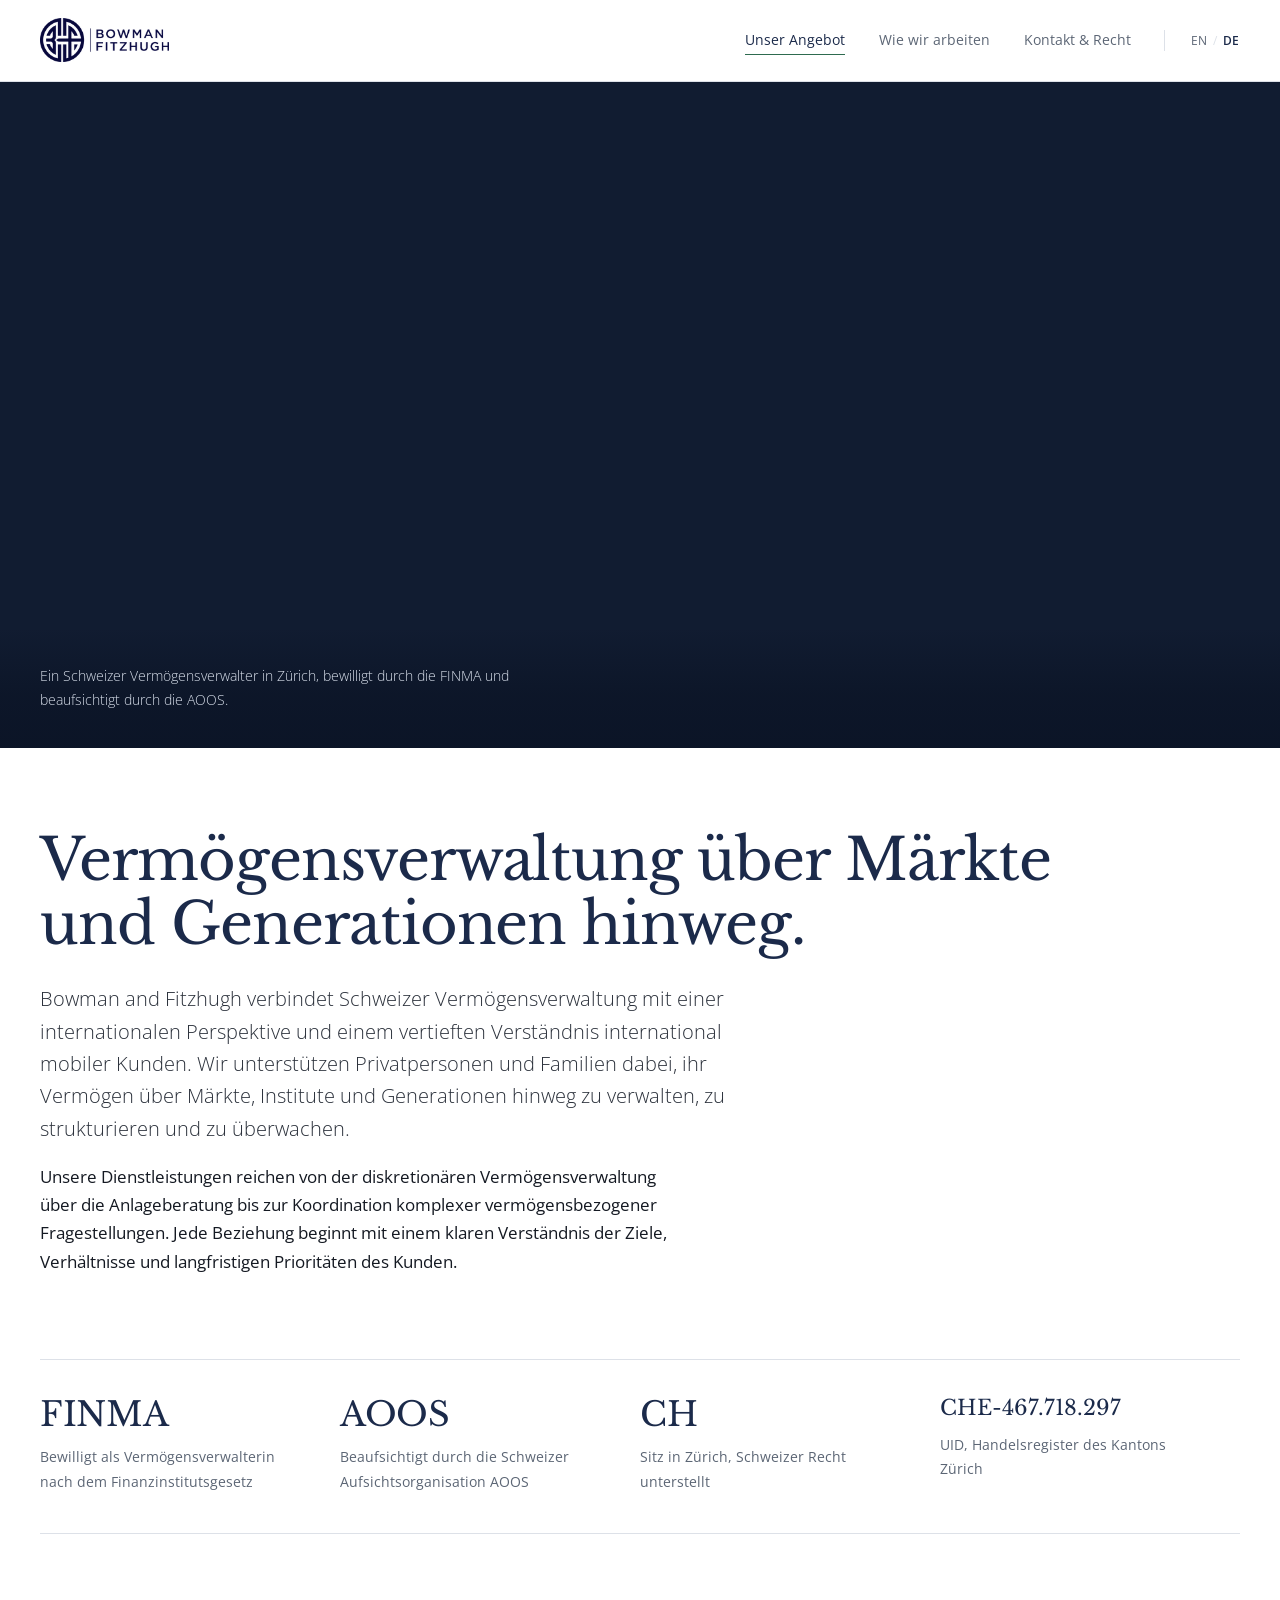
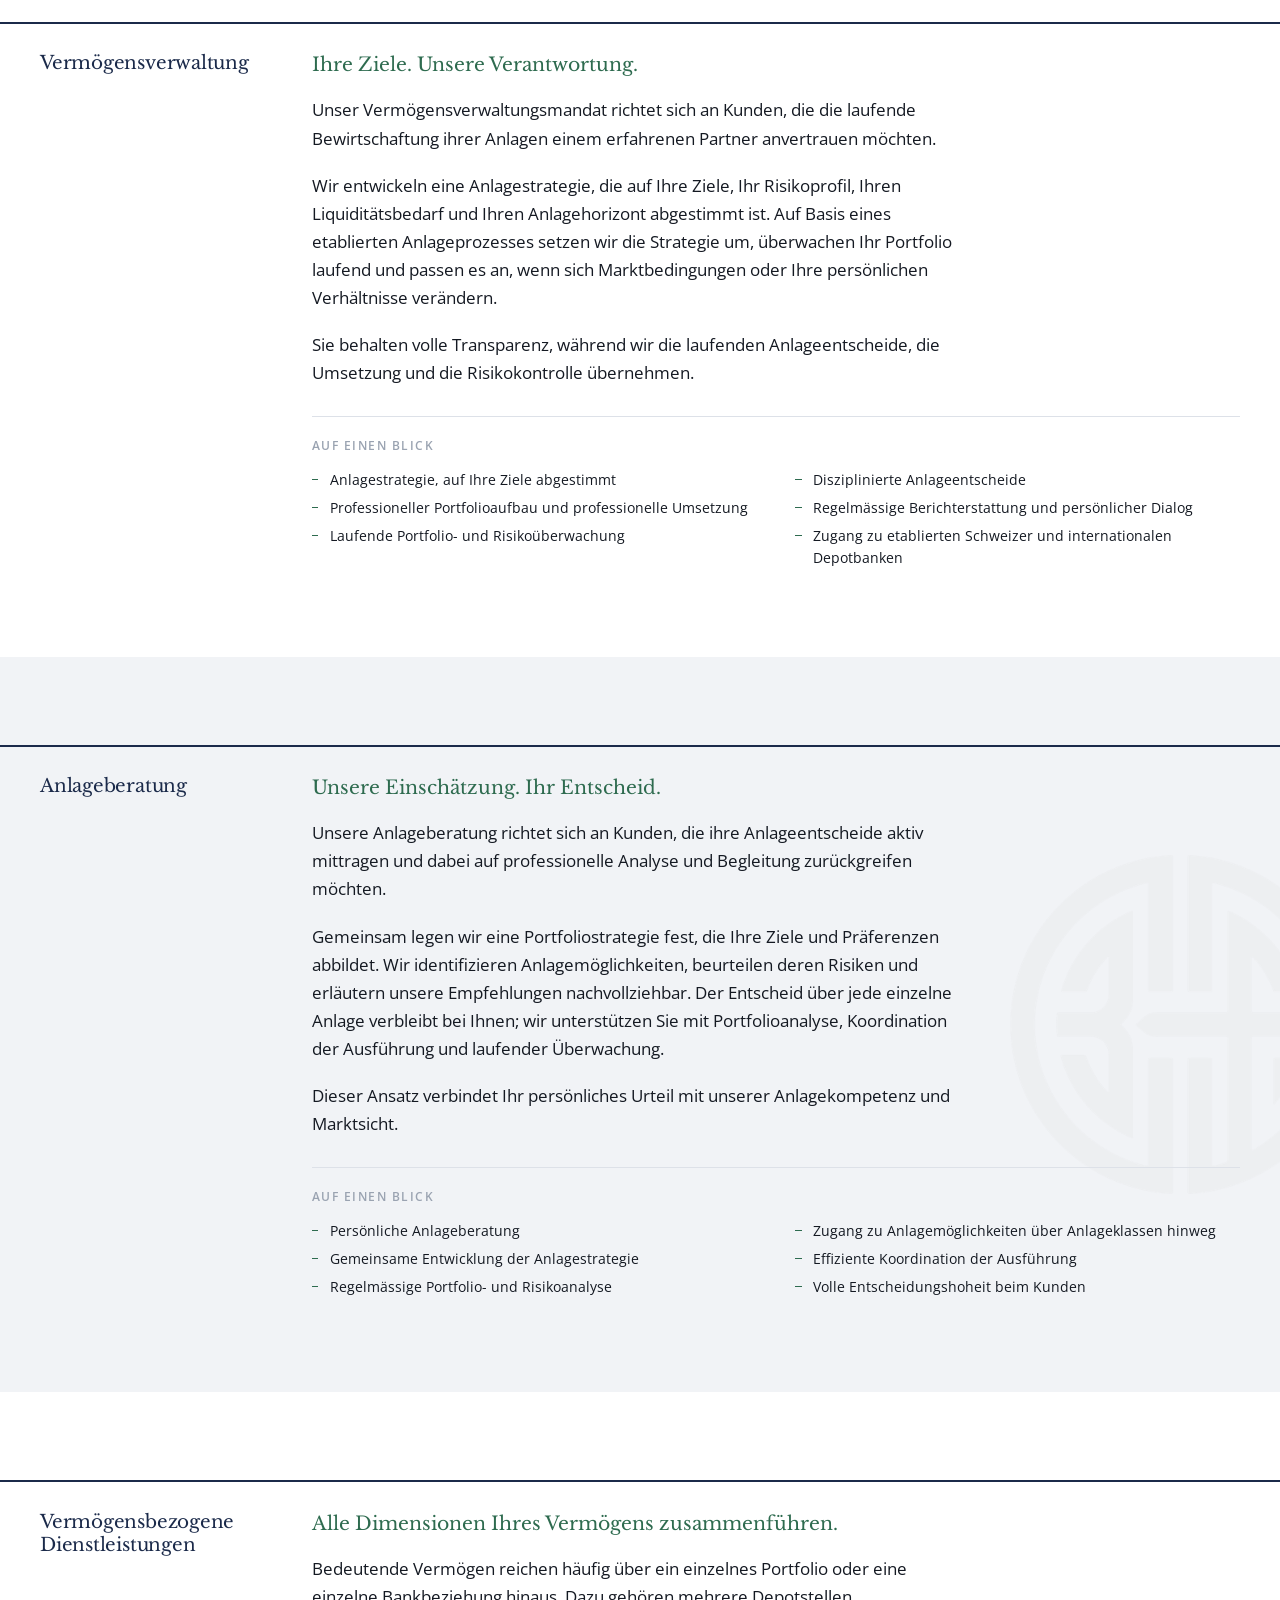
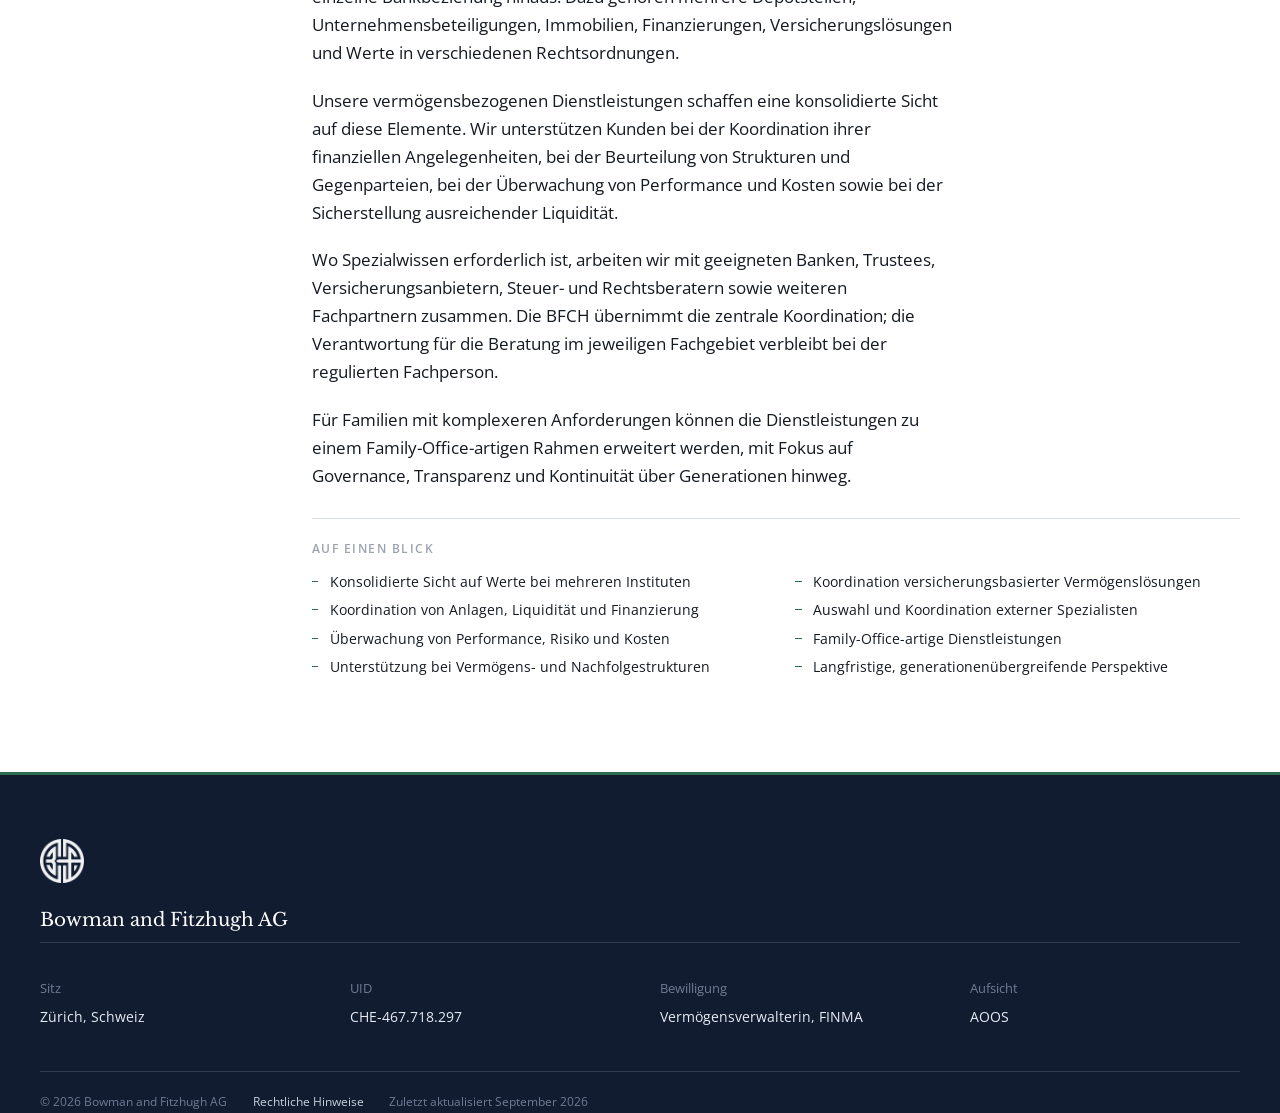
==== de/index.html @ 25d2392d "Add files via upload" ====
<!DOCTYPE html>
<html lang="de-CH">
<head>
<meta charset="utf-8">
<meta name="viewport" content="width=device-width, initial-scale=1">
<title>Bowman and Fitzhugh AG — Vermögensverwaltung, Zürich</title>
<meta name="description" content="Schweizer Vermögensverwalterin in Zürich, bewilligt durch die FINMA nach dem Finanzinstitutsgesetz und beaufsichtigt durch die AOOS.">
<link rel="canonical" href="https://ch.bfcapital.com/de/">
<link rel="alternate" hreflang="en" href="https://ch.bfcapital.com/en/">
<link rel="alternate" hreflang="de-CH" href="https://ch.bfcapital.com/de/">
<link rel="alternate" hreflang="x-default" href="https://ch.bfcapital.com/en/">
<link rel="icon" type="image/png" href="/img/favicon.png">
<meta property="og:type" content="website">
<meta property="og:site_name" content="Bowman and Fitzhugh AG">
<meta property="og:title" content="Bowman and Fitzhugh AG — Vermögensverwaltung, Zürich">
<meta property="og:description" content="Schweizer Vermögensverwalterin in Zürich, bewilligt durch die FINMA nach dem Finanzinstitutsgesetz und beaufsichtigt durch die AOOS.">
<meta property="og:url" content="https://ch.bfcapital.com/de/">
<meta property="og:image" content="https://ch.bfcapital.com/img/og-image.jpg">
<meta property="og:image:width" content="1200">
<meta property="og:image:height" content="630">
<meta property="og:locale" content="de_CH">
<meta property="og:locale:alternate" content="en_GB">
<meta name="twitter:card" content="summary_large_image">
<link rel="preload" href="/fonts/open-sans-latin-400-normal.woff2" as="font" type="font/woff2" crossorigin>
<link rel="preload" href="/fonts/libre-baskerville-latin-400-normal.woff2" as="font" type="font/woff2" crossorigin>
<link rel="stylesheet" href="/css/site.css">
<script type="application/ld+json">
{
  "@context": "https://schema.org",
  "@type": "FinancialService",
  "name": "Bowman and Fitzhugh AG",
  "legalName": "Bowman and Fitzhugh AG",
  "url": "https://ch.bfcapital.com/",
  "logo": "https://ch.bfcapital.com/img/lockup-blue.png",
  "image": "https://ch.bfcapital.com/img/og-image.jpg",
  "email": "contact@ch.bfcapital.com",
  "foundingDate": "2024-12-10",
  "address": {
    "@type": "PostalAddress",
    "streetAddress": "Dufourstrasse 49",
    "postalCode": "8008",
    "addressLocality": "Z\u00fcrich",
    "addressRegion": "ZH",
    "addressCountry": "CH"
  },
  "identifier": [
    { "@type": "PropertyValue", "propertyID": "UID", "value": "CHE-467.718.297" }
  ],
  "sameAs": [
    "https://www.zefix.ch/en/search/entity/list/firm/1669692",
    "https://www.linkedin.com/company/bowman-fitzhugh/",
    "https://bfcapital.com/"
  ],
  "areaServed": { "@type": "Country", "name": "Switzerland" },
  "availableLanguage": ["en", "de"],
  "additionalProperty": [
    { "@type": "PropertyValue", "name": "Regulator", "value": "FINMA" },
    { "@type": "PropertyValue", "name": "Authorisation", "value": "Portfolio manager under the Financial Institutions Act (FinIA)" },
    { "@type": "PropertyValue", "name": "Supervisory organisation", "value": "AOOS" },
    { "@type": "PropertyValue", "name": "Ombudsman", "value": "Finanzombudsstelle Schweiz (FINOS), affiliated 23 April 2025" },
    { "@type": "PropertyValue", "name": "Share capital", "value": "CHF 550000" }
  ]
}
</script>
</head>
<body class="de">
<header>
<div class="bar">
<a class="wordmark" href="/de/"><img alt="Bowman and Fitzhugh AG" src="/img/lockup-blue.png"/></a>
<nav>
<a aria-current="page" class="on" data-nav="home" href="/de/"><span data-l="de">Unser Angebot</span></a>
<a data-nav="firm" href="/de/wie-wir-arbeiten/"><span data-l="de">Wie wir arbeiten</span></a>
<a data-nav="contact" href="/de/kontakt-recht/"><span data-l="de">Kontakt &amp; Recht</span></a>
<span class="lang">
<a href="/en/" hreflang="en" lang="en">EN</a><i>/</i><a aria-current="true" class="on" href="/de/" hreflang="de-CH" lang="de-CH">DE</a>
</span>
</nav>
</div>
</header>

<div class="hero">
<picture>
<source media="(max-width:700px)" srcset="/img/bfch-hero-mobile.webp 900w" type="image/webp"/>
<source sizes="100vw" srcset="/img/bfch-hero-800.webp 800w, /img/bfch-hero-1100.webp 1100w" type="image/webp"/>
<img alt="Zurich's old town and the Hong Kong skyline merged into a single waterfront: St. Peter's clock tower, the Fraumunster spire and the Grossmunster twin towers on the left, the Bank of China Tower and the IFC tower on the right." decoding="async" fetchpriority="high" height="876" src="/img/bfch-hero-1100.jpg" width="1795"/>
</picture>
<div class="cap">
<div>

<p data-l="de">Ein Schweizer Vermögensverwalter in Zürich, bewilligt durch die FINMA und beaufsichtigt durch die AOOS.</p>
</div>
</div>
</div>
<main>

<div class="page on" id="p-home">
<div class="wrap mast">

<div data-l="de">
<h1>Vermögensverwaltung über Märkte<br/>und Generationen hinweg.</h1>
<p class="lede">Bowman and Fitzhugh verbindet Schweizer Vermögensverwaltung mit einer internationalen Perspektive und einem vertieften Verständnis international mobiler Kunden. Wir unterstützen Privatpersonen und Familien dabei, ihr Vermögen über Märkte, Institute und Generationen hinweg zu verwalten, zu strukturieren und zu überwachen.</p>
<p>Unsere Dienstleistungen reichen von der diskretionären Vermögensverwaltung über die Anlageberatung bis zur Koordination komplexer vermögensbezogener Fragestellungen. Jede Beziehung beginnt mit einem klaren Verständnis der Ziele, Verhältnisse und langfristigen Prioritäten des Kunden.</p>
</div>
</div>
<div class="wrap">
<div class="tiles">
<div class="tile">
<span class="tok">FINMA</span>

<p data-l="de">Bewilligt als Vermögensverwalterin nach dem Finanzinstitutsgesetz</p>
</div>
<div class="tile">
<span class="tok">AOOS</span>

<p data-l="de">Beaufsichtigt durch die Schweizer Aufsichtsorganisation AOOS</p>
</div>
<div class="tile">
<span class="tok">CH</span>

<p data-l="de">Sitz in Zürich, Schweizer Recht unterstellt</p>
</div>
<div class="tile">
<span class="tok sm">CHE-467.718.297</span>

<p data-l="de">UID, Handelsregister des Kantons Zürich</p>
</div>
</div>
</div>
<section class="block">
<div class="wrap cols svc">
<div class="side">

<h2 data-l="de">Vermögensverwaltung</h2>
</div>
<div>

<div data-l="de">
<p class="strap">Ihre Ziele. Unsere Verantwortung.</p>
<p>Unser Vermögensverwaltungsmandat richtet sich an Kunden, die die laufende Bewirtschaftung ihrer Anlagen einem erfahrenen Partner anvertrauen möchten.</p>
<p>Wir entwickeln eine Anlagestrategie, die auf Ihre Ziele, Ihr Risikoprofil, Ihren Liquiditätsbedarf und Ihren Anlagehorizont abgestimmt ist. Auf Basis eines etablierten Anlageprozesses setzen wir die Strategie um, überwachen Ihr Portfolio laufend und passen es an, wenn sich Marktbedingungen oder Ihre persönlichen Verhältnisse verändern.</p>
<p>Sie behalten volle Transparenz, während wir die laufenden Anlageentscheide, die Umsetzung und die Risikokontrolle übernehmen.</p>
<div class="glance">
<h4>AUF EINEN BLICK</h4>
<ul>
<li>Anlagestrategie, auf Ihre Ziele abgestimmt</li>
<li>Professioneller Portfolioaufbau und professionelle Umsetzung</li>
<li>Laufende Portfolio- und Risikoüberwachung</li>
<li>Disziplinierte Anlageentscheide</li>
<li>Regelmässige Berichterstattung und persönlicher Dialog</li>
<li>Zugang zu etablierten Schweizer und internationalen Depotbanken</li>
</ul>
</div>
</div>
</div>
</div>
</section>
<section class="block wash mark">
<div class="wrap cols svc">
<div class="side">

<h2 data-l="de">Anlageberatung</h2>
</div>
<div>

<div data-l="de">
<p class="strap">Unsere Einschätzung. Ihr Entscheid.</p>
<p>Unsere Anlageberatung richtet sich an Kunden, die ihre Anlageentscheide aktiv mittragen und dabei auf professionelle Analyse und Begleitung zurückgreifen möchten.</p>
<p>Gemeinsam legen wir eine Portfoliostrategie fest, die Ihre Ziele und Präferenzen abbildet. Wir identifizieren Anlagemöglichkeiten, beurteilen deren Risiken und erläutern unsere Empfehlungen nachvollziehbar. Der Entscheid über jede einzelne Anlage verbleibt bei Ihnen; wir unterstützen Sie mit Portfolioanalyse, Koordination der Ausführung und laufender Überwachung.</p>
<p>Dieser Ansatz verbindet Ihr persönliches Urteil mit unserer Anlagekompetenz und Marktsicht.</p>
<div class="glance">
<h4>AUF EINEN BLICK</h4>
<ul>
<li>Persönliche Anlageberatung</li>
<li>Gemeinsame Entwicklung der Anlagestrategie</li>
<li>Regelmässige Portfolio- und Risikoanalyse</li>
<li>Zugang zu Anlagemöglichkeiten über Anlageklassen hinweg</li>
<li>Effiziente Koordination der Ausführung</li>
<li>Volle Entscheidungshoheit beim Kunden</li>
</ul>
</div>
</div>
</div>
</div>
</section>
<section class="block">
<div class="wrap cols svc">
<div class="side">

<h2 data-l="de">Vermögensbezogene Dienstleistungen</h2>
</div>
<div>

<div data-l="de">
<p class="strap">Alle Dimensionen Ihres Vermögens zusammenführen.</p>
<p>Bedeutende Vermögen reichen häufig über ein einzelnes Portfolio oder eine einzelne Bankbeziehung hinaus. Dazu gehören mehrere Depotstellen, Unternehmensbeteiligungen, Immobilien, Finanzierungen, Versicherungslösungen und Werte in verschiedenen Rechtsordnungen.</p>
<p>Unsere vermögensbezogenen Dienstleistungen schaffen eine konsolidierte Sicht auf diese Elemente. Wir unterstützen Kunden bei der Koordination ihrer finanziellen Angelegenheiten, bei der Beurteilung von Strukturen und Gegenparteien, bei der Überwachung von Performance und Kosten sowie bei der Sicherstellung ausreichender Liquidität.</p>
<p>Wo Spezialwissen erforderlich ist, arbeiten wir mit geeigneten Banken, Trustees, Versicherungsanbietern, Steuer- und Rechtsberatern sowie weiteren Fachpartnern zusammen. Die BFCH übernimmt die zentrale Koordination; die Verantwortung für die Beratung im jeweiligen Fachgebiet verbleibt bei der regulierten Fachperson.</p>
<p>Für Familien mit komplexeren Anforderungen können die Dienstleistungen zu einem Family-Office-artigen Rahmen erweitert werden, mit Fokus auf Governance, Transparenz und Kontinuität über Generationen hinweg.</p>
<div class="glance">
<h4>AUF EINEN BLICK</h4>
<ul>
<li>Konsolidierte Sicht auf Werte bei mehreren Instituten</li>
<li>Koordination von Anlagen, Liquidität und Finanzierung</li>
<li>Überwachung von Performance, Risiko und Kosten</li>
<li>Unterstützung bei Vermögens- und Nachfolgestrukturen</li>
<li>Koordination versicherungsbasierter Vermögenslösungen</li>
<li>Auswahl und Koordination externer Spezialisten</li>
<li>Family-Office-artige Dienstleistungen</li>
<li>Langfristige, generationenübergreifende Perspektive</li>
</ul>
</div>
</div>
</div>
</div>
</section>
</div>




</main>
<footer>
<div class="fin">
<img alt="" class="fmark" src="/img/mark-white.png"/>
<p class="fname">Bowman and Fitzhugh AG</p>
<div class="fcols">
<div>

<h4 data-l="de">Sitz</h4>

<p class="val" data-l="de">Zürich, Schweiz</p>
</div>
<div>

<h4 data-l="de">UID</h4>
<p class="val">CHE-467.718.297</p>
</div>
<div>

<h4 data-l="de">Bewilligung</h4>

<p class="val" data-l="de">Vermögensverwalterin, FINMA</p>
</div>
<div>

<h4 data-l="de">Aufsicht</h4>
<p class="val">AOOS</p>
</div>
</div>
<div class="fbot">
<span>© 2026 Bowman and Fitzhugh AG</span>
<a href="/de/kontakt-recht/"><span data-l="de">Rechtliche Hinweise</span></a>

<span data-l="de">Zuletzt aktualisiert September 2026</span>
</div>
</div>
</footer>

</body>
</html>
---- css/site.css ----
/* Self-hosted fonts (SIL Open Font License 1.1). No third-party requests. */
@font-face{font-family:"Libre Baskerville";font-style:normal;font-weight:400;font-display:swap;src:url(/fonts/libre-baskerville-latin-ext-400-normal.woff2) format("woff2");unicode-range:U+0100-02BA,U+02BD-02C5,U+02C7-02CC,U+02CE-02D7,U+02DD-02FF,U+0304,U+0308,U+0329,U+1D00-1DBF,U+1E00-1E9F,U+1EF2-1EFF,U+2020,U+20A0-20AB,U+20AD-20C0,U+2113,U+2C60-2C7F,U+A720-A7FF}
@font-face{font-family:"Libre Baskerville";font-style:normal;font-weight:400;font-display:swap;src:url(/fonts/libre-baskerville-latin-400-normal.woff2) format("woff2");unicode-range:U+0000-00FF,U+0131,U+0152-0153,U+02BB-02BC,U+02C6,U+02DA,U+02DC,U+0304,U+0308,U+0329,U+2000-206F,U+20AC,U+2122,U+2191,U+2193,U+2212,U+2215,U+FEFF,U+FFFD}
@font-face{font-family:"Libre Baskerville";font-style:italic;font-weight:400;font-display:swap;src:url(/fonts/libre-baskerville-latin-ext-400-italic.woff2) format("woff2");unicode-range:U+0100-02BA,U+02BD-02C5,U+02C7-02CC,U+02CE-02D7,U+02DD-02FF,U+0304,U+0308,U+0329,U+1D00-1DBF,U+1E00-1E9F,U+1EF2-1EFF,U+2020,U+20A0-20AB,U+20AD-20C0,U+2113,U+2C60-2C7F,U+A720-A7FF}
@font-face{font-family:"Libre Baskerville";font-style:italic;font-weight:400;font-display:swap;src:url(/fonts/libre-baskerville-latin-400-italic.woff2) format("woff2");unicode-range:U+0000-00FF,U+0131,U+0152-0153,U+02BB-02BC,U+02C6,U+02DA,U+02DC,U+0304,U+0308,U+0329,U+2000-206F,U+20AC,U+2122,U+2191,U+2193,U+2212,U+2215,U+FEFF,U+FFFD}
@font-face{font-family:"Open Sans";font-style:normal;font-weight:300;font-display:swap;src:url(/fonts/open-sans-latin-ext-300-normal.woff2) format("woff2");unicode-range:U+0100-02BA,U+02BD-02C5,U+02C7-02CC,U+02CE-02D7,U+02DD-02FF,U+0304,U+0308,U+0329,U+1D00-1DBF,U+1E00-1E9F,U+1EF2-1EFF,U+2020,U+20A0-20AB,U+20AD-20C0,U+2113,U+2C60-2C7F,U+A720-A7FF}
@font-face{font-family:"Open Sans";font-style:normal;font-weight:300;font-display:swap;src:url(/fonts/open-sans-latin-300-normal.woff2) format("woff2");unicode-range:U+0000-00FF,U+0131,U+0152-0153,U+02BB-02BC,U+02C6,U+02DA,U+02DC,U+0304,U+0308,U+0329,U+2000-206F,U+20AC,U+2122,U+2191,U+2193,U+2212,U+2215,U+FEFF,U+FFFD}
@font-face{font-family:"Open Sans";font-style:normal;font-weight:400;font-display:swap;src:url(/fonts/open-sans-latin-ext-400-normal.woff2) format("woff2");unicode-range:U+0100-02BA,U+02BD-02C5,U+02C7-02CC,U+02CE-02D7,U+02DD-02FF,U+0304,U+0308,U+0329,U+1D00-1DBF,U+1E00-1E9F,U+1EF2-1EFF,U+2020,U+20A0-20AB,U+20AD-20C0,U+2113,U+2C60-2C7F,U+A720-A7FF}
@font-face{font-family:"Open Sans";font-style:normal;font-weight:400;font-display:swap;src:url(/fonts/open-sans-latin-400-normal.woff2) format("woff2");unicode-range:U+0000-00FF,U+0131,U+0152-0153,U+02BB-02BC,U+02C6,U+02DA,U+02DC,U+0304,U+0308,U+0329,U+2000-206F,U+20AC,U+2122,U+2191,U+2193,U+2212,U+2215,U+FEFF,U+FFFD}
@font-face{font-family:"Open Sans";font-style:normal;font-weight:600;font-display:swap;src:url(/fonts/open-sans-latin-ext-600-normal.woff2) format("woff2");unicode-range:U+0100-02BA,U+02BD-02C5,U+02C7-02CC,U+02CE-02D7,U+02DD-02FF,U+0304,U+0308,U+0329,U+1D00-1DBF,U+1E00-1E9F,U+1EF2-1EFF,U+2020,U+20A0-20AB,U+20AD-20C0,U+2113,U+2C60-2C7F,U+A720-A7FF}
@font-face{font-family:"Open Sans";font-style:normal;font-weight:600;font-display:swap;src:url(/fonts/open-sans-latin-600-normal.woff2) format("woff2");unicode-range:U+0000-00FF,U+0131,U+0152-0153,U+02BB-02BC,U+02C6,U+02DA,U+02DC,U+0304,U+0308,U+0329,U+2000-206F,U+20AC,U+2122,U+2191,U+2193,U+2212,U+2215,U+FEFF,U+FFFD}

:root{
  --navy:#1B2A4A;
  --navy-deep:#111C31;
  --green:#2E6B4F;
  --paper:#FFFFFF;
  --wash:#F1F3F6;
  --ink:#141922;
  --muted:#5C6675;
  --faint:#9AA3B1;
  --rule:#DDE1E8;
  --measure:40rem;
}
*{box-sizing:border-box}
html{-webkit-text-size-adjust:100%;scroll-behavior:smooth}
body{
  margin:0;background:var(--paper);color:var(--ink);
  font-family:"Open Sans",-apple-system,BlinkMacSystemFont,"Segoe UI",Helvetica,Arial,sans-serif;
  font-size:16.5px;line-height:1.7;font-weight:400;
}
h1,h2,h3,h4{margin:0;color:var(--navy);font-weight:400}
h1,.serif{font-family:"Libre Baskerville",Georgia,serif}




/* ---------- logo ---------- */
.wordmark img,.wm img{display:block;height:44px;width:auto}
.wordmark,.wm{display:inline-block;line-height:1}
.wordmark .sub,.wm .sub{display:block;font-family:"Open Sans",sans-serif;font-size:.58rem;
  letter-spacing:.2em;color:var(--muted);margin-top:.3rem;padding-left:calc(44px + .5rem)}
.fmark{height:44px;width:auto;display:block;margin-bottom:1.3rem;opacity:.95}
.mark{position:relative;overflow:hidden}
.mark > *{position:relative;z-index:1}
.mark::after{content:"";position:absolute;z-index:0;top:50%;right:-70px;width:340px;height:340px;
  transform:translateY(-50%);background:url(/img/mark-watermark.png) no-repeat center/contain;opacity:.16;pointer-events:none}
@media (max-width:900px){.mark::after{display:none}}
@media (max-width:640px){.wordmark img,.wm img{height:34px}
  .wordmark .sub,.wm .sub{padding-left:calc(34px + .4rem);font-size:.54rem}}

/* ---------- header ---------- */
header{position:sticky;top:0;z-index:50;background:var(--paper);border-bottom:1px solid var(--rule)}
.bar{max-width:82rem;margin:0 auto;padding:1.15rem 2.5rem;
  display:flex;align-items:center;justify-content:space-between;gap:2rem;flex-wrap:wrap}
.wordmark{font-family:"Libre Baskerville",Georgia,serif;font-size:1.02rem;color:var(--navy);
  text-decoration:none;letter-spacing:.01em;white-space:nowrap}
.wordmark sup{font-size:.55em;color:var(--green);vertical-align:super;letter-spacing:0}
nav{display:flex;align-items:center;gap:2.1rem;flex-wrap:wrap}
nav a{font-size:.85rem;color:var(--muted);text-decoration:none;padding:.15rem 0;
  border-bottom:1.5px solid transparent}
nav a:hover{color:var(--navy)}
nav a.on{color:var(--navy);border-bottom-color:var(--green)}
.lang{padding-left:1.6rem;border-left:1px solid var(--rule);display:flex;gap:.35rem;align-items:center}
.lang button{background:none;border:0;padding:0;cursor:pointer;font:inherit;font-size:.78rem;
  color:var(--muted);letter-spacing:.04em}
.lang button.on{color:var(--navy);font-weight:600}
.lang i{color:var(--rule);font-style:normal;font-size:.78rem}

/* ---------- layout ---------- */
.page{display:none}
.page.on{display:block}
.wrap{max-width:82rem;margin:0 auto;padding:0 2.5rem}
.narrow{max-width:var(--measure)}
section.block{padding:5.5rem 0}
section.block.tight{padding:3.5rem 0}
.wash{background:var(--wash)}

h1{font-size:clamp(2.15rem,5.2vw,3.6rem);line-height:1.12;letter-spacing:-.018em}
h2{font-size:clamp(1.5rem,2.6vw,2.05rem);line-height:1.24;letter-spacing:-.012em;
  font-family:"Libre Baskerville",Georgia,serif;margin-bottom:1.2rem}
h3{font-size:1.02rem;font-weight:600;font-family:"Open Sans",sans-serif;margin:2.2rem 0 .55rem;color:var(--navy)}
p{margin:0 0 1.2rem;max-width:var(--measure)}
.lede{font-size:clamp(1.08rem,1.6vw,1.28rem);line-height:1.58;color:#2B313B;font-weight:300;max-width:44rem}
.note{font-size:.88rem;color:var(--muted)}
.ph{color:#A9B1BD}

/* ---------- hero ---------- */
.hero{position:relative;background:var(--navy-deep);overflow:hidden}
.hero picture,.hero img{display:block;width:100%;height:auto}
.hero img{max-height:74vh;object-fit:cover;object-position:center bottom}
.hero .cap{
  position:absolute;left:0;right:0;bottom:0;padding:2.2rem 2.5rem;
  background:linear-gradient(to top,rgba(11,20,38,.94) 0%,rgba(11,20,38,.72) 45%,rgba(11,20,38,0) 100%);
}
.hero .cap div{max-width:82rem;margin:0 auto}
.hero .cap p{color:#D7DEEA;font-size:.9rem;margin:0;max-width:34rem;font-weight:300}
.hero .cap .code{color:#7C8CA6;margin-bottom:.5rem}
.hero .cap .code b{color:#6FAE8C}

/* ---------- masthead ---------- */
.mast{padding:5rem 0 4rem}
.mast h1{margin-bottom:1.6rem}

/* ---------- regulatory tiles (sound.capital stat-tile form) ---------- */
.tiles{display:grid;grid-template-columns:repeat(auto-fit,minmax(15rem,1fr));
  border-top:1px solid var(--rule)}
.tile{padding:2.4rem 2rem 2.4rem 0;border-bottom:1px solid var(--rule)}
.tile .tok{font-family:"Libre Baskerville",Georgia,serif;font-size:2.1rem;color:var(--navy);
  line-height:1;display:block;margin-bottom:.85rem;letter-spacing:-.01em;font-variant-numeric:tabular-nums}
.tile .tok.sm{font-size:1.32rem;letter-spacing:0}
.tile p{font-size:.9rem;color:var(--muted);margin:0;max-width:17rem}

/* ---------- quote ---------- */
.quote{border-left:2px solid var(--green);padding-left:2rem;max-width:44rem}
.quote p{font-family:"Libre Baskerville",Georgia,serif;font-size:clamp(1.15rem,2vw,1.5rem);
  line-height:1.5;color:var(--navy);margin:0}

/* ---------- two-col ---------- */
.cols{display:grid;grid-template-columns:14rem 1fr;gap:3rem}
.cols .side{border-top:2px solid var(--navy);padding-top:1rem}
.cols .side .code{margin-bottom:.3rem}
.cols .side h2{font-size:1.15rem;margin:0}

/* ---------- record ---------- */
.record{max-width:var(--measure);border-top:2px solid var(--navy);margin-top:1.5rem}
.record .row{display:grid;grid-template-columns:12rem 1fr;gap:1.5rem;
  padding:.72rem 0;border-bottom:1px solid var(--rule)}
.record dt{font-size:.85rem;color:var(--muted)}
.record dd{margin:0;font-size:.94rem;font-variant-numeric:tabular-nums}
.record dd a{color:var(--navy);text-decoration:none;border-bottom:1px solid var(--green)}
.record dd a:hover{color:var(--green)}

/* ---------- lists ---------- */
ul.plain{max-width:var(--measure);margin:0 0 1.3rem;padding:0;list-style:none}
ul.plain li{position:relative;padding-left:1.2rem;margin-bottom:.55rem}
ul.plain li::before{content:"";position:absolute;left:0;top:.78em;width:.45rem;height:1px;background:var(--green)}

.excl{max-width:var(--measure);padding:1.6rem 1.8rem;background:#fff;border:1px solid var(--rule);border-left:2px solid var(--navy)}
.excl h3{margin-top:0}
.excl p:last-child{margin-bottom:0}

/* ---------- service blocks ---------- */
.svc{border-top:2px solid var(--navy);padding-top:1.8rem;margin-top:0}
.svc .side{border-top:0;padding-top:0}
.svc + .svc{margin-top:4rem}
.strap{font-family:"Libre Baskerville",Georgia,serif;font-size:1.18rem;color:var(--green);
  line-height:1.4;margin:0 0 1.1rem}
.glance{margin-top:1.8rem;padding-top:1.2rem;border-top:1px solid var(--rule)}
.glance h4{font-size:.72rem;letter-spacing:.13em;color:var(--faint);font-weight:600;
  margin:0 0 .8rem;font-family:"Open Sans",sans-serif}
.glance ul{margin:0;padding:0;list-style:none;columns:2;column-gap:2.4rem}
.glance li{position:relative;padding-left:1.1rem;margin-bottom:.42rem;font-size:.9rem;
  break-inside:avoid;line-height:1.5}
.glance li::before{content:"";position:absolute;left:0;top:.7em;width:.4rem;height:1px;background:var(--green)}
@media (max-width:700px){.glance ul{columns:1}}

/* ---------- principles ---------- */
.prin{display:grid;grid-template-columns:repeat(auto-fit,minmax(17rem,1fr));
  gap:2.4rem 3rem;border-top:1px solid var(--rule);padding-top:2.4rem}
.prin h3{margin:0 0 .5rem;font-size:1.05rem;font-family:"Libre Baskerville",Georgia,serif;font-weight:400}
.prin p{font-size:.92rem;margin:0;max-width:none;color:#333A45}

/* ---------- legal ---------- */
.legal h3{margin-top:2.6rem;padding-top:1.2rem;border-top:1px solid var(--rule);font-size:1rem}
.legal h3:first-of-type{border-top:0;padding-top:0;margin-top:0}
.legal p{font-size:.94rem}
.legal a{color:var(--navy);text-decoration:none;border-bottom:1px solid var(--green)}
.legal a:hover{color:var(--green)}

/* ---------- footer ---------- */
footer{background:var(--navy-deep);color:#B9C3D4;border-top:3px solid var(--green)}
.fin{max-width:82rem;margin:0 auto;padding:4rem 2.5rem 2.5rem}
.fin .fname{font-family:"Libre Baskerville",Georgia,serif;color:#fff;font-size:1.15rem;margin-bottom:.4rem}
.fin .ftag{font-size:.85rem;color:#7C8CA6;margin-bottom:2.6rem;font-weight:300}
.fcols{display:grid;grid-template-columns:repeat(auto-fit,minmax(12rem,1fr));gap:2.2rem 2.5rem;
  border-top:1px solid rgba(255,255,255,.14);padding-top:2.2rem}
.fcols h4{font-size:.8rem;color:#6E7C93;font-weight:400;margin-bottom:.35rem}
.fcols div p,.fcols div a{font-size:.85rem;line-height:1.75;margin:0;color:#C9D2E0;display:block;text-decoration:none}
.fcols div a:hover{color:#fff}
.fcols .val{color:#E6EBF3;font-variant-numeric:tabular-nums}
.fbot{margin-top:2.6rem;padding-top:1.3rem;border-top:1px solid rgba(255,255,255,.14);
  font-size:.76rem;color:#6E7C93;display:flex;gap:1.6rem;flex-wrap:wrap;align-items:baseline}
.fbot a{color:#C6CEDC;text-decoration:none;border-bottom:1px solid rgba(255,255,255,.28)}
.fbot a:hover{color:#fff;border-bottom-color:#fff}
/* .fcols div p sets display:block and outranks the generic [data-l] hide,
   so the language switch needs a stronger pair of rules here */
.fcols div p[data-l]{display:none}
body.en .fcols div p[data-l="en"],
body.de .fcols div p[data-l="de"]{display:block}

/* ---------- language ---------- */
[data-l]{display:none}
body.en [data-l="en"]{display:revert}
body.de [data-l="de"]{display:revert}
/* display:revert would knock grid containers back to block */
body.en .prin[data-l="en"],body.de .prin[data-l="de"]{display:grid}

@media (max-width:820px){
  .cols{grid-template-columns:1fr;gap:1.6rem}
  .tile{padding-right:0}
}
@media (max-width:640px){
  .wrap,.bar,.fin{padding-left:1.35rem;padding-right:1.35rem}
  section.block{padding:3.4rem 0}
  .mast{padding:3.2rem 0 2.4rem}
  .record .row{grid-template-columns:1fr;gap:.1rem}
  .hero .cap{padding:1.4rem 1.35rem;position:static;background:var(--navy-deep)}
  .hero img{max-height:none}
  nav{gap:1.15rem}
}
@media (prefers-reduced-motion:reduce){html{scroll-behavior:auto}}
a:focus-visible,button:focus-visible{outline:2px solid var(--green);outline-offset:3px}

/* ---------- production: language switch is two real links, not buttons ---------- */
.lang a{font:inherit;font-size:.78rem;color:var(--muted);letter-spacing:.04em;text-decoration:none;padding:0;border:0}
.lang a.on{color:var(--navy);font-weight:600;border:0}

/* ---------- production fix (bug in the mockup): `.mast{padding:5rem 0 4rem}` wiped out the side
   padding that `.wrap` provides, so the page heading touched the screen edge on any window
   narrower than about 1310px, including phones. Side padding restored; nothing else changed. ---------- */
.mast{padding-left:2.5rem;padding-right:2.5rem}
@media (max-width:640px){.mast{padding-left:1.35rem;padding-right:1.35rem}}
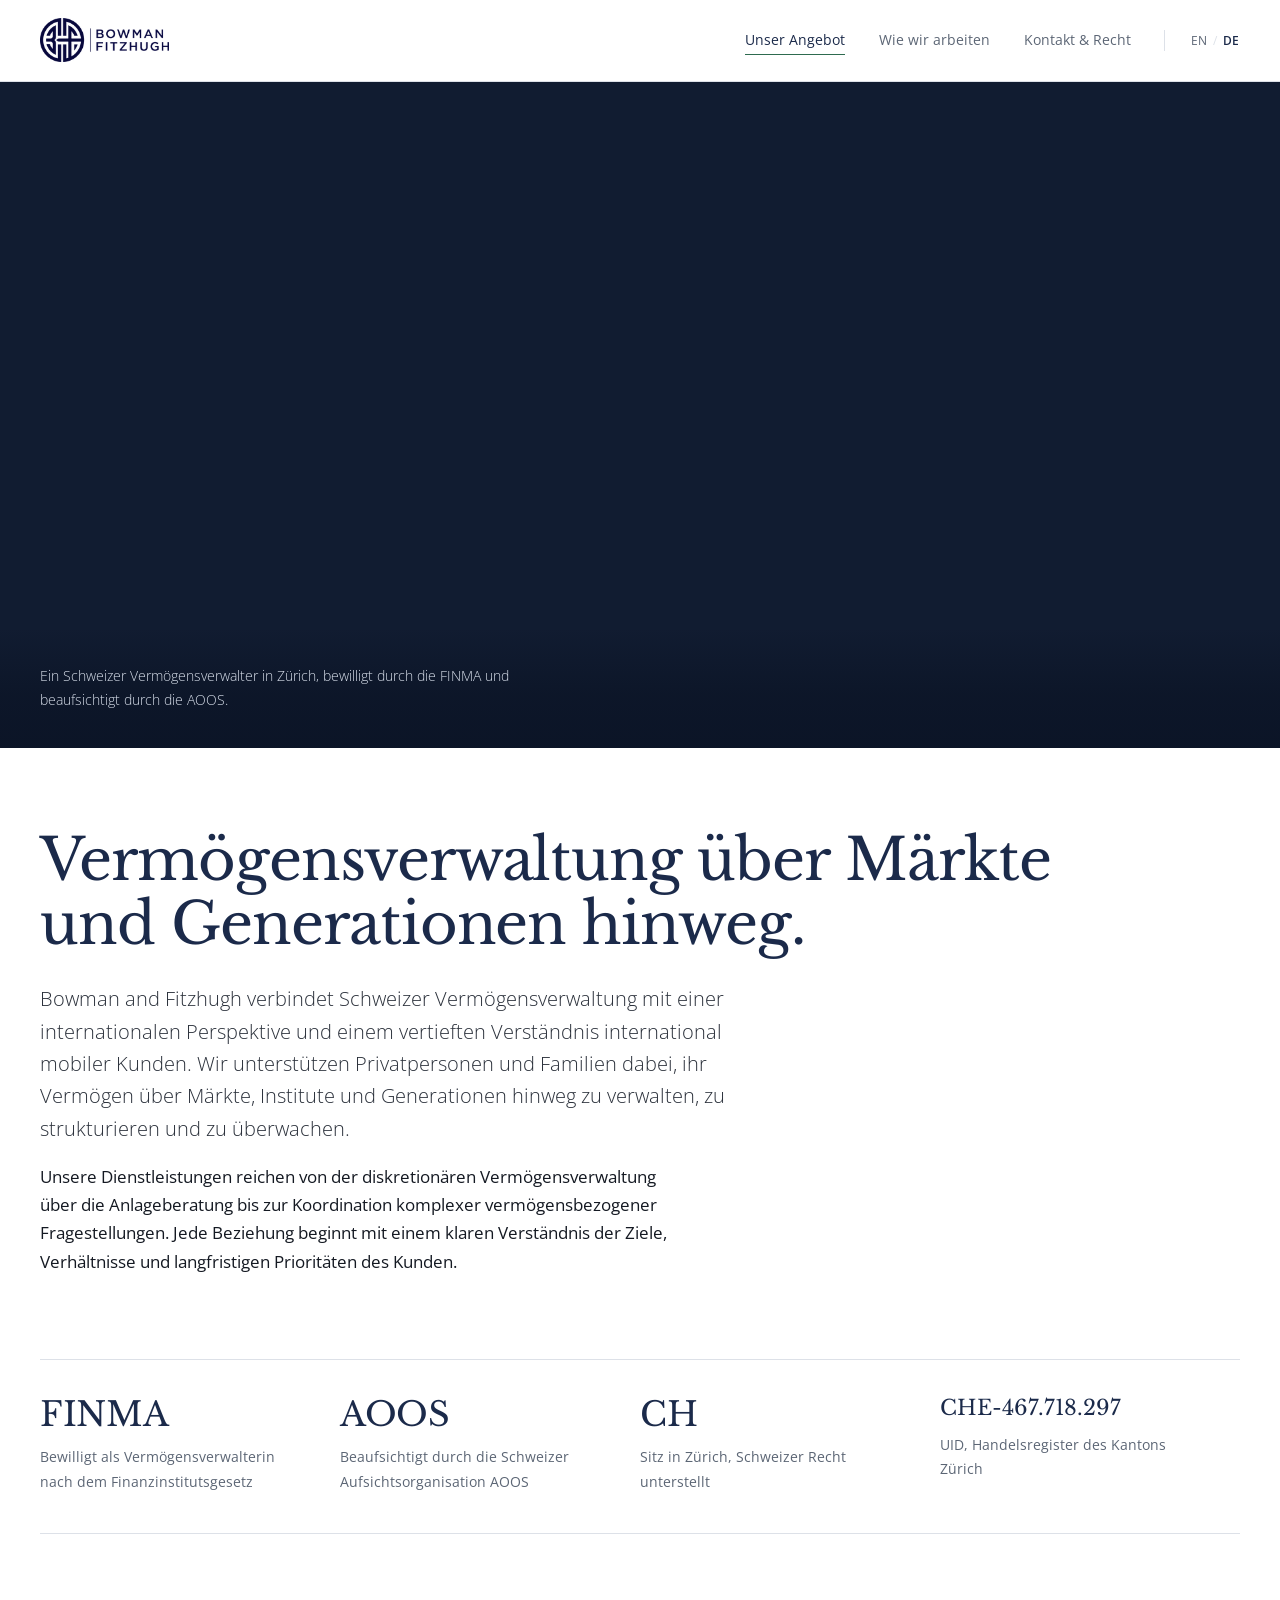
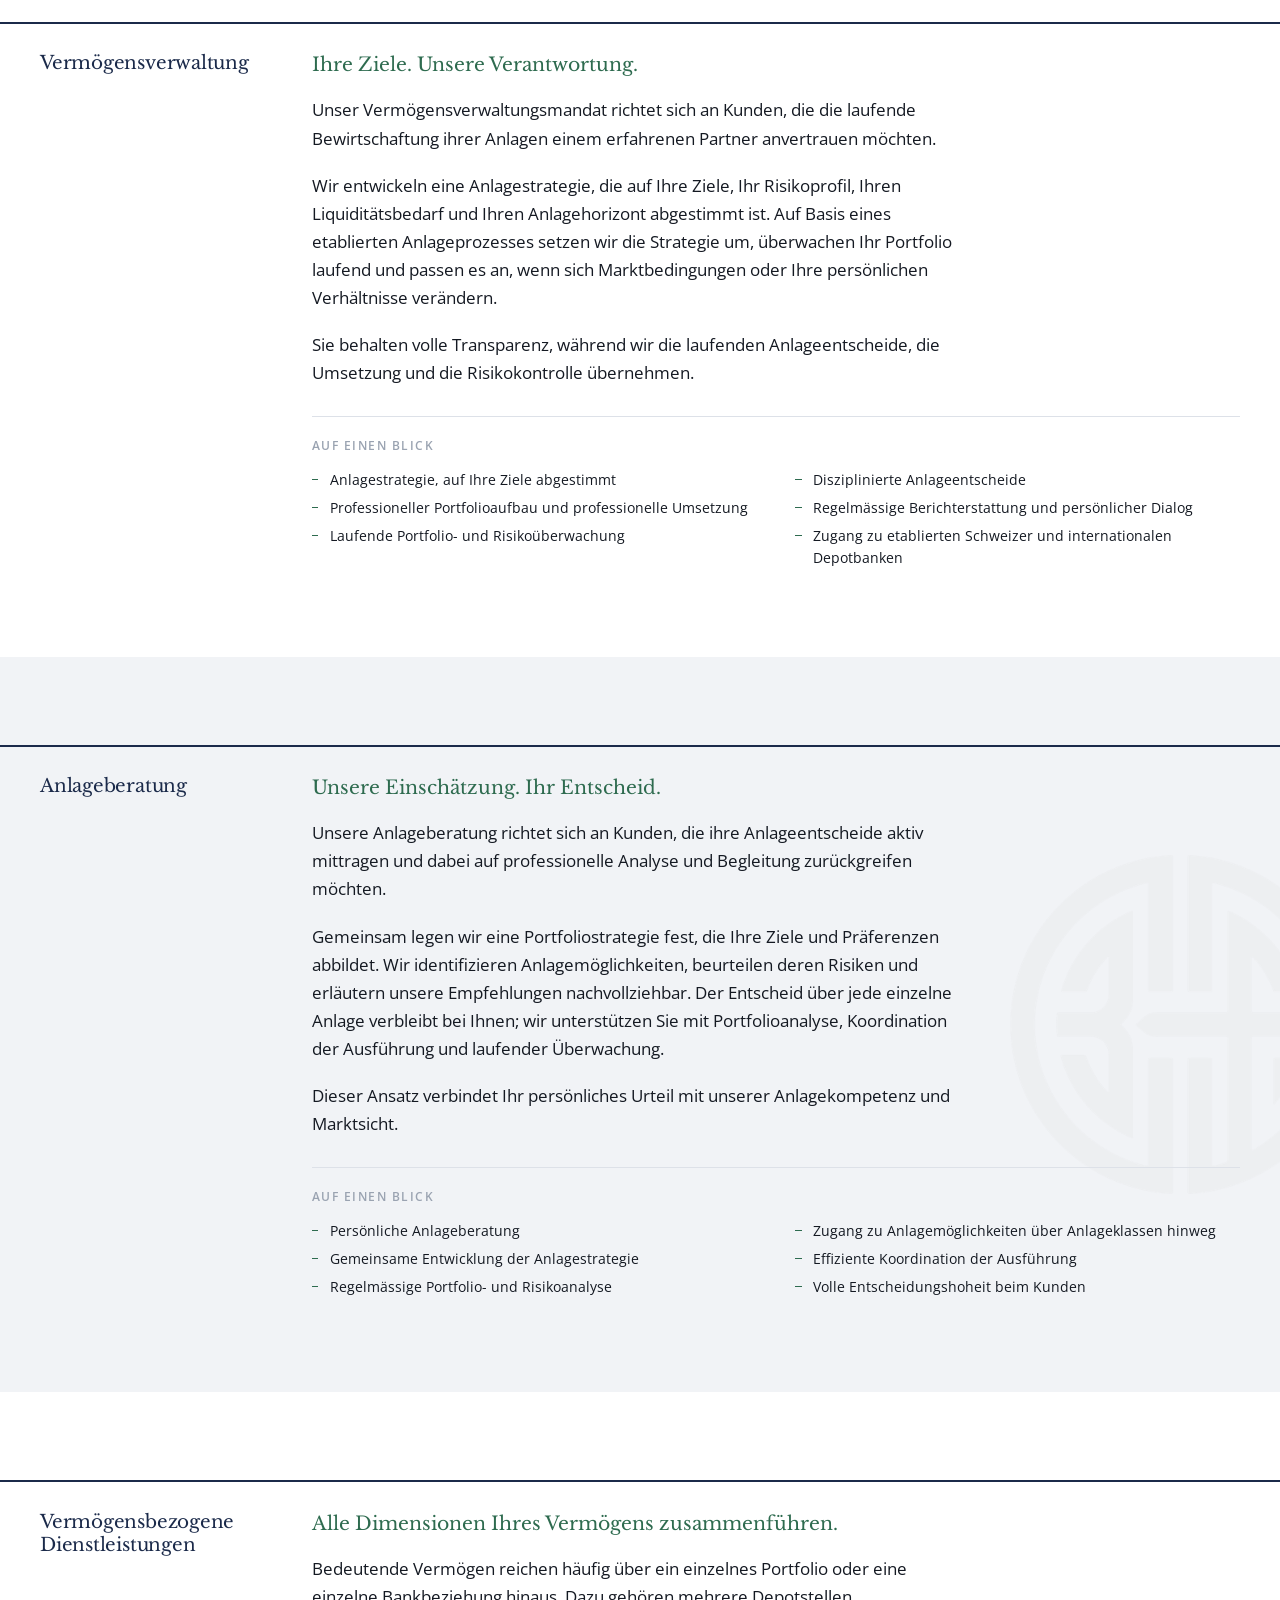
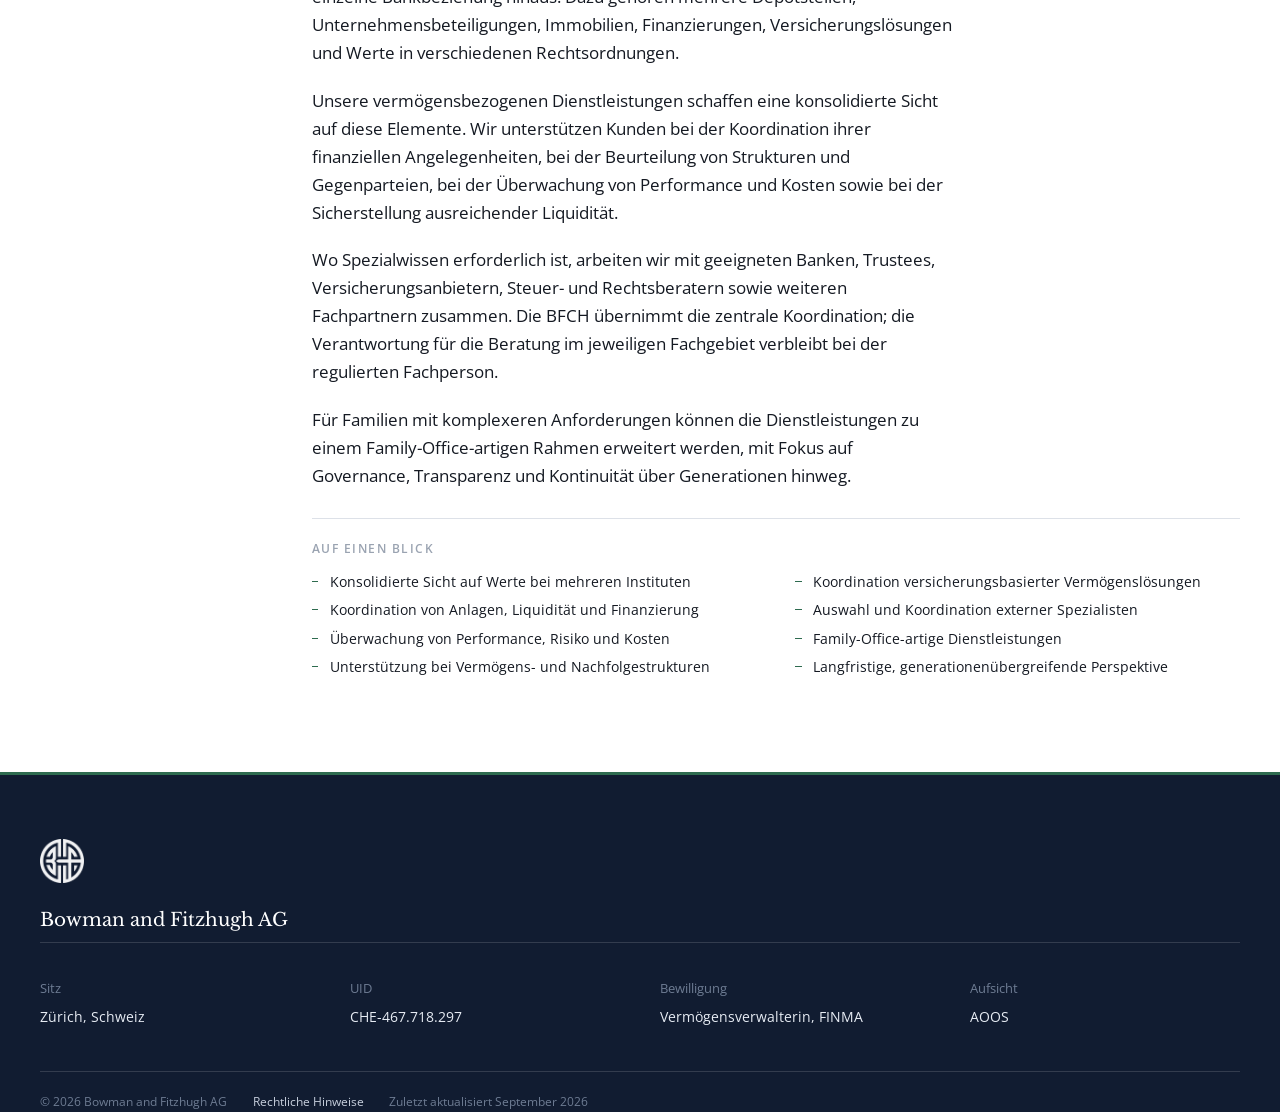
==== commit 3f6a5cc3: "version 2 with larger hero image" ====
--- a/de/index.html
+++ b/de/index.html
@@ -81,8 +81,8 @@
 <div class="hero">
 <picture>
 <source media="(max-width:700px)" srcset="/img/bfch-hero-mobile.webp 900w" type="image/webp"/>
-<source sizes="100vw" srcset="/img/bfch-hero-800.webp 800w, /img/bfch-hero-1100.webp 1100w" type="image/webp"/>
-<img alt="Zurich's old town and the Hong Kong skyline merged into a single waterfront: St. Peter's clock tower, the Fraumunster spire and the Grossmunster twin towers on the left, the Bank of China Tower and the IFC tower on the right." decoding="async" fetchpriority="high" height="876" src="/img/bfch-hero-1100.jpg" width="1795"/>
+<source sizes="100vw" srcset="/img/bfch-hero-800.webp 800w, /img/bfch-hero-1100.webp 1100w, /img/bfch-hero-1400.webp 1400w, /img/bfch-hero-1600.webp 1600w" type="image/webp"/>
+<img alt="Zurich's old town and the Hong Kong skyline merged into a single waterfront: St. Peter's clock tower, the Fraumunster spire and the Grossmunster twin towers on the left, the Bank of China Tower and the IFC tower on the right." decoding="async" fetchpriority="high" height="780" src="/img/bfch-hero-1400.jpg" width="1600"/>
 </picture>
 <div class="cap">
 <div>
